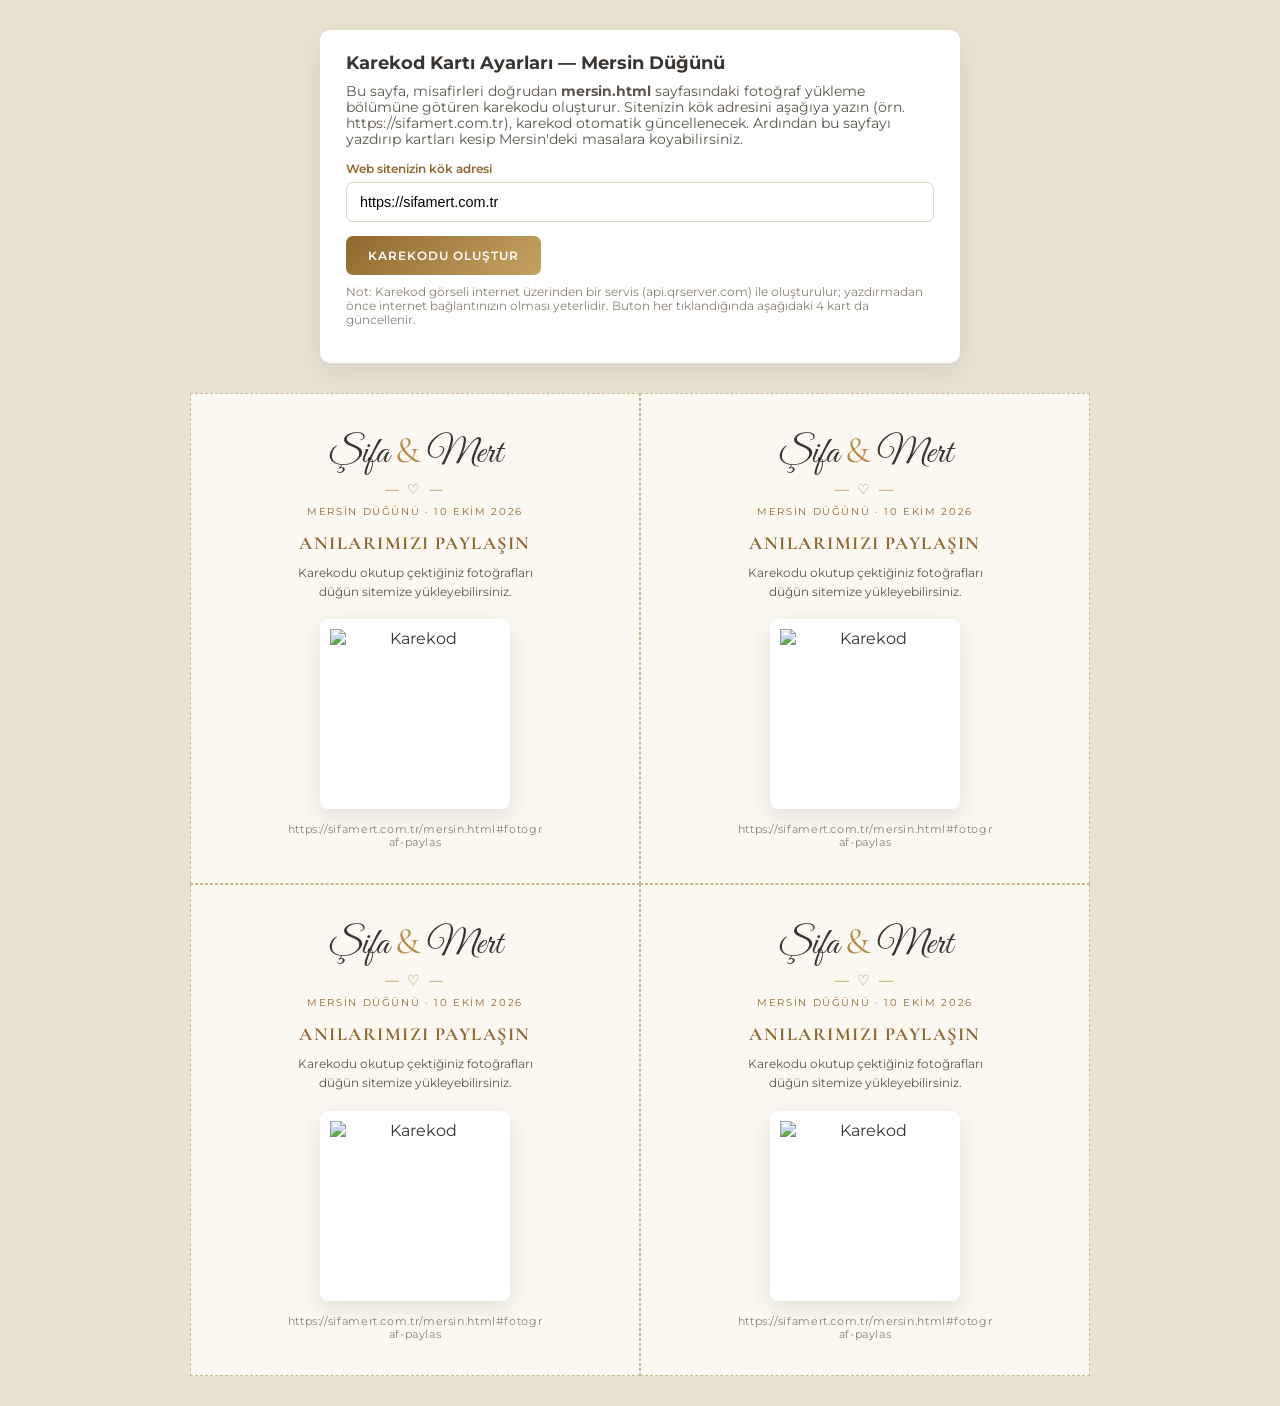
==== karekod-mersin.html @ 5d6fff2a "Add files via upload" ====
<!doctype html>
<html lang="tr">
<head>
<meta charset="utf-8" />
<meta name="viewport" content="width=device-width, initial-scale=1" />
<title>Karekod (Mersin) - Şifa & Mert</title>
<link href="https://fonts.googleapis.com/css2?family=Cormorant+Garamond:wght@500;600;700&family=Great+Vibes&family=Montserrat:wght@400;500;600&display=swap" rel="stylesheet">
<style>
  :root{--ink:#39342f;--gold:#b68b47;--gold-dark:#8f682f;--cream:#fbf8f1}
  *{box-sizing:border-box}
  body{margin:0;background:#e9e2d3;font-family:Montserrat,Arial,sans-serif;color:var(--ink);padding:30px}

  /* ---- Ayar paneli (yalnızca ekranda görünür, yazdırırken gizlenir) ---- */
  .panel{max-width:640px;margin:0 auto 30px;background:#fff;border-radius:10px;padding:22px 26px;box-shadow:0 10px 30px rgba(0,0,0,.08)}
  .panel h1{font-size:1.1rem;margin:0 0 10px}
  .panel p{font-size:.85rem;color:#5c554d;margin:0 0 14px}
  .panel label{font-size:.78rem;display:block;margin-bottom:6px;color:var(--gold-dark);font-weight:600}
  .panel input{width:100%;padding:11px 13px;border:1px solid #ddd3bf;border-radius:7px;font-size:.9rem;margin-bottom:14px}
  .panel button{background:linear-gradient(135deg,var(--gold-dark),#c5a261);color:#fff;border:0;padding:12px 22px;border-radius:7px;font:600 .78rem Montserrat,sans-serif;letter-spacing:.08em;cursor:pointer}
  .panel button:hover{opacity:.92}
  .panel .hint{font-size:.72rem;color:#8a8175;margin-top:10px}

  /* ---- Kartlar (2x2, kesilip masalara konulabilir) ---- */
  .sheet{max-width:900px;margin:0 auto;display:grid;grid-template-columns:1fr 1fr;gap:0}
  .card{background:var(--cream);border:1px dashed #c9b98b;padding:34px 24px;text-align:center;display:flex;flex-direction:column;align-items:center;justify-content:center;min-height:420px}
  .card .names{font-family:'Great Vibes',cursive;font-size:2.3rem;color:var(--ink)}
  .card .names span{color:var(--gold);font-family:'Cormorant Garamond',serif}
  .card .ornament{color:var(--gold);letter-spacing:.15em;margin:4px 0 8px;font-size:.85rem}
  .card .event-tag{font-size:.64rem;letter-spacing:.16em;color:var(--gold-dark);text-transform:uppercase;margin:0 0 14px}
  .card h2{font-family:'Cormorant Garamond',serif;text-transform:uppercase;letter-spacing:.08em;color:var(--gold-dark);font-size:1.15rem;margin:0 0 10px}
  .card p{font-size:.78rem;color:#5c554d;max-width:260px;margin:0 auto 18px;line-height:1.5}
  .card img{width:190px;height:190px;background:#fff;padding:10px;border-radius:8px;box-shadow:0 8px 20px rgba(57,52,47,.12)}
  .card small{display:block;margin-top:14px;font-size:.66rem;letter-spacing:.06em;color:#8a8175;word-break:break-all;max-width:260px}

  @media print{
    body{background:#fff;padding:0}
    .panel{display:none}
    .sheet{max-width:100%;gap:0}
    .card{min-height:48vh;border:1px dashed #999}
  }
</style>
</head>
<body>

  <div class="panel">
    <h1>Karekod Kartı Ayarları — Mersin Düğünü</h1>
    <p>Bu sayfa, misafirleri doğrudan <strong>mersin.html</strong> sayfasındaki fotoğraf yükleme bölümüne götüren karekodu oluşturur. Sitenizin kök adresini aşağıya yazın (örn. https://sifamert.com.tr), karekod otomatik güncellenecek. Ardından bu sayfayı yazdırıp kartları kesip Mersin'deki masalara koyabilirsiniz.</p>
    <label for="siteUrl">Web sitenizin kök adresi</label>
    <input id="siteUrl" type="url" placeholder="https://sifamert.com.tr" />
    <button id="generateBtn">KAREKODU OLUŞTUR</button>
    <p class="hint">Not: Karekod görseli internet üzerinden bir servis (api.qrserver.com) ile oluşturulur; yazdırmadan önce internet bağlantınızın olması yeterlidir. Buton her tıklandığında aşağıdaki 4 kart da güncellenir.</p>
  </div>

  <div class="sheet" id="sheet">
    <!-- 4 özdeş kart; yazdırıp kesin ve Mersin'deki masalara yerleştirin -->
    <div class="card"><div class="names">Şifa <span>&amp;</span> Mert</div><div class="ornament">— ♡ —</div><div class="event-tag">Mersin Düğünü · 10 Ekim 2026</div><h2>Anılarımızı Paylaşın</h2><p>Karekodu okutup çektiğiniz fotoğrafları düğün sitemize yükleyebilirsiniz.</p><img id="qr1" src="" alt="Karekod" /><small id="url1"></small></div>
    <div class="card"><div class="names">Şifa <span>&amp;</span> Mert</div><div class="ornament">— ♡ —</div><div class="event-tag">Mersin Düğünü · 10 Ekim 2026</div><h2>Anılarımızı Paylaşın</h2><p>Karekodu okutup çektiğiniz fotoğrafları düğün sitemize yükleyebilirsiniz.</p><img id="qr2" src="" alt="Karekod" /><small id="url2"></small></div>
    <div class="card"><div class="names">Şifa <span>&amp;</span> Mert</div><div class="ornament">— ♡ —</div><div class="event-tag">Mersin Düğünü · 10 Ekim 2026</div><h2>Anılarımızı Paylaşın</h2><p>Karekodu okutup çektiğiniz fotoğrafları düğün sitemize yükleyebilirsiniz.</p><img id="qr3" src="" alt="Karekod" /><small id="url3"></small></div>
    <div class="card"><div class="names">Şifa <span>&amp;</span> Mert</div><div class="ornament">— ♡ —</div><div class="event-tag">Mersin Düğünü · 10 Ekim 2026</div><h2>Anılarımızı Paylaşın</h2><p>Karekodu okutup çektiğiniz fotoğrafları düğün sitemize yükleyebilirsiniz.</p><img id="qr4" src="" alt="Karekod" /><small id="url4"></small></div>
  </div>

<script>
  // Siteniz yayınlandıktan sonra buraya doğrudan da yazabilirsiniz, böylece
  // sayfa açılır açılmaz karekod otomatik oluşur:
  var DEFAULT_SITE_URL = 'https://sifamert.com.tr';

  function buildTargetUrl(base){
    base = base.trim();
    if(!base) return '';
    if(base.endsWith('/')) base = base.slice(0, -1);
    return base + '/mersin.html#fotograf-paylas';
  }

  function renderQr(base){
    var target = buildTargetUrl(base);
    if(!target){ return; }
    var qrImg = 'https://api.qrserver.com/v1/create-qr-code/?size=380x380&margin=8&data=' + encodeURIComponent(target);
    for(var i=1;i<=4;i++){
      document.getElementById('qr'+i).src = qrImg;
      document.getElementById('url'+i).textContent = target;
    }
  }

  document.getElementById('generateBtn').addEventListener('click', function(){
    renderQr(document.getElementById('siteUrl').value);
  });

  if(DEFAULT_SITE_URL){
    document.getElementById('siteUrl').value = DEFAULT_SITE_URL;
    renderQr(DEFAULT_SITE_URL);
  }
</script>
</body>
</html>
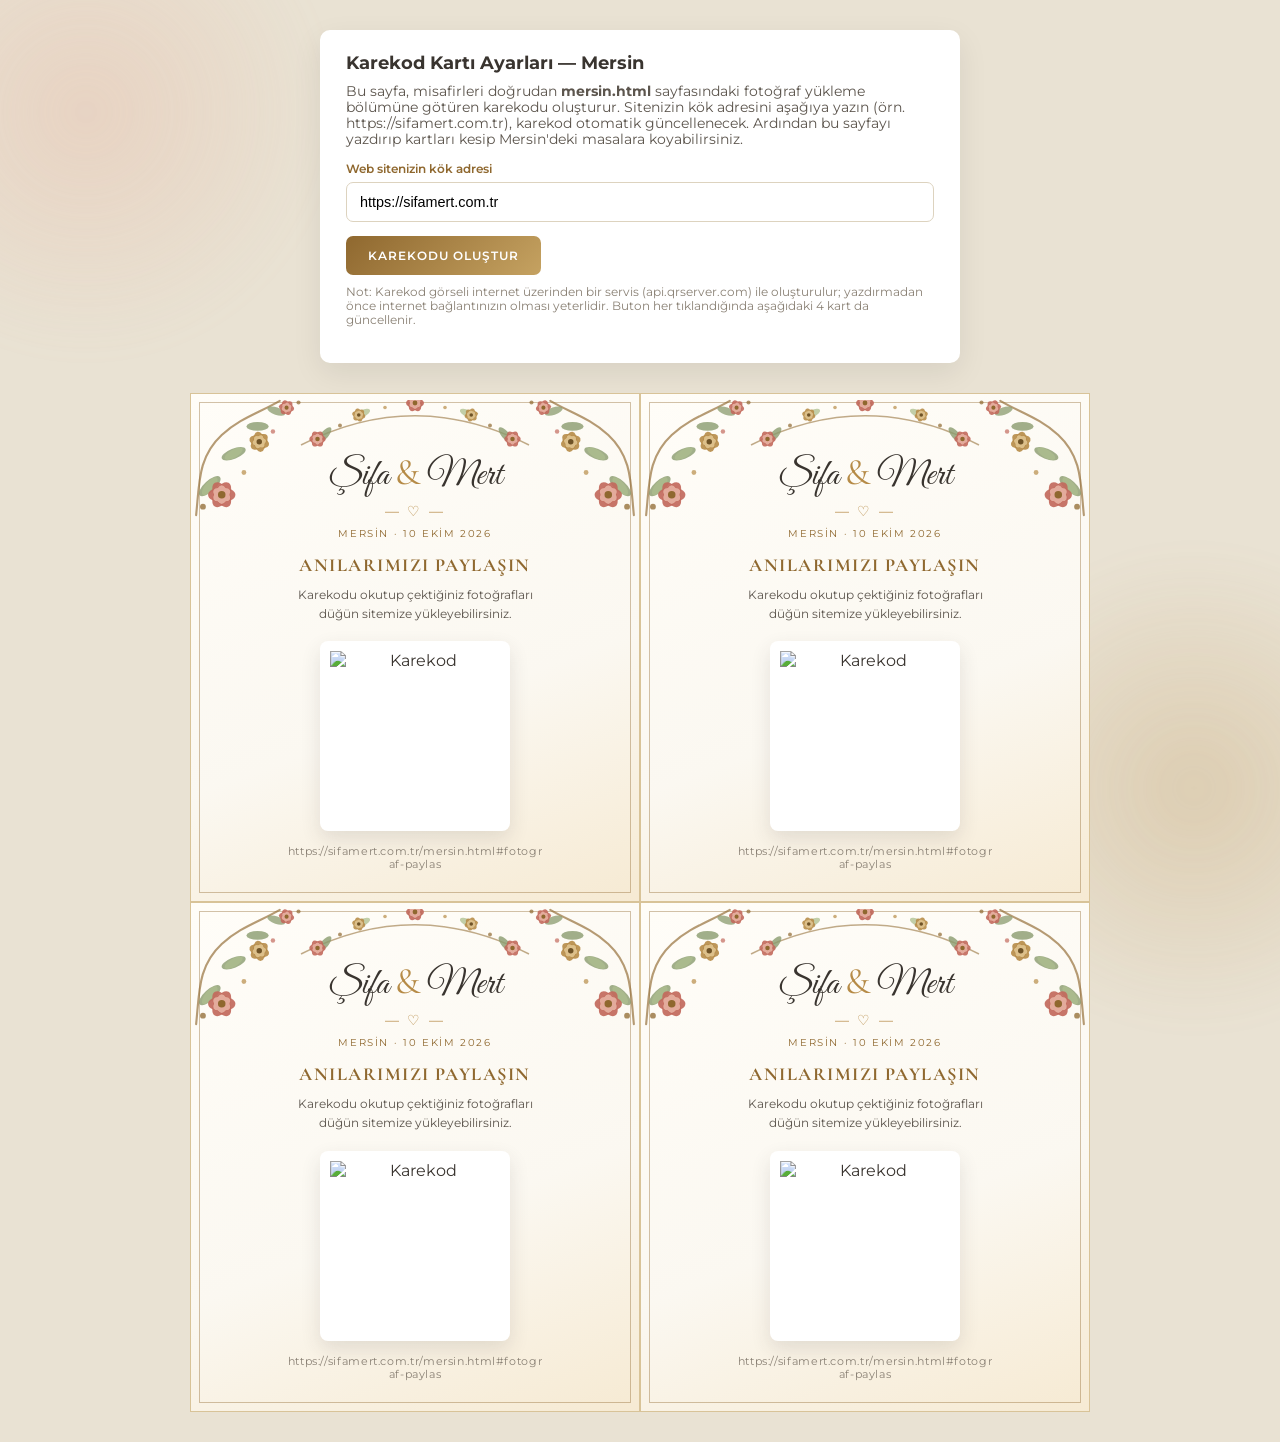
==== commit 53ba8dc8: "Add files via upload" ====
--- a/karekod-mersin.html
+++ b/karekod-mersin.html
@@ -22,18 +22,35 @@
 
   /* ---- Kartlar (2x2, kesilip masalara konulabilir) ---- */
   .sheet{max-width:900px;margin:0 auto;display:grid;grid-template-columns:1fr 1fr;gap:0}
-  .card{background:var(--cream);border:1px dashed #c9b98b;padding:34px 24px;text-align:center;display:flex;flex-direction:column;align-items:center;justify-content:center;min-height:420px}
-  .card .names{font-family:'Great Vibes',cursive;font-size:2.3rem;color:var(--ink)}
+  .card{background:linear-gradient(160deg,#fffdf8,var(--cream) 60%,#f6ead3);border:1px dashed #cdbb93;padding:34px 24px 30px;text-align:center;display:flex;flex-direction:column;align-items:center;justify-content:center;min-height:420px}
+  .card .names{font-family:'Great Vibes',cursive;font-size:2.3rem;color:var(--ink);position:relative;z-index:1}
   .card .names span{color:var(--gold);font-family:'Cormorant Garamond',serif}
-  .card .ornament{color:var(--gold);letter-spacing:.15em;margin:4px 0 8px;font-size:.85rem}
-  .card .event-tag{font-size:.64rem;letter-spacing:.16em;color:var(--gold-dark);text-transform:uppercase;margin:0 0 14px}
-  .card h2{font-family:'Cormorant Garamond',serif;text-transform:uppercase;letter-spacing:.08em;color:var(--gold-dark);font-size:1.15rem;margin:0 0 10px}
-  .card p{font-size:.78rem;color:#5c554d;max-width:260px;margin:0 auto 18px;line-height:1.5}
-  .card img{width:190px;height:190px;background:#fff;padding:10px;border-radius:8px;box-shadow:0 8px 20px rgba(57,52,47,.12)}
-  .card small{display:block;margin-top:14px;font-size:.66rem;letter-spacing:.06em;color:#8a8175;word-break:break-all;max-width:260px}
+  .card .ornament{color:var(--gold);letter-spacing:.15em;margin:4px 0 8px;font-size:.85rem;position:relative;z-index:1}
+  .card .event-tag{font-size:.64rem;letter-spacing:.16em;color:var(--gold-dark);text-transform:uppercase;margin:0 0 14px;position:relative;z-index:1}
+  .card h2{font-family:'Cormorant Garamond',serif;text-transform:uppercase;letter-spacing:.08em;color:var(--gold-dark);font-size:1.15rem;margin:0 0 10px;position:relative;z-index:1}
+  .card p{font-size:.78rem;color:#5c554d;max-width:260px;margin:0 auto 18px;line-height:1.5;position:relative;z-index:1}
+  .card img{width:190px;height:190px;background:#fff;padding:10px;border-radius:8px;box-shadow:0 8px 20px rgba(57,52,47,.12);position:relative;z-index:1}
+  .card small{display:block;margin-top:14px;font-size:.66rem;letter-spacing:.06em;color:#8a8175;word-break:break-all;max-width:260px;position:relative;z-index:1}
+
+
+  /* ---- Çiçekli dekorasyon (daha şatafatlı) ---- */
+  body{position:relative}
+  body:before,body:after{content:"";position:fixed;z-index:0;width:40vw;height:40vw;max-width:480px;max-height:480px;filter:blur(20px);opacity:.6;pointer-events:none;background:radial-gradient(circle,rgba(230,180,160,.55),transparent 70%)}
+  body:before{left:-12vw;top:-10vw}
+  body:after{right:-12vw;bottom:-10vw;background:radial-gradient(circle,rgba(182,139,71,.4),transparent 70%)}
+  .panel,.sheet{position:relative;z-index:1}
+  .card{position:relative;overflow:hidden;border:1px solid #d8c398;padding-top:56px}
+  .card-corner{position:absolute;width:128px;height:128px;background-image:url("data:image/svg+xml,%3Csvg%20xmlns%3D%27http%3A//www.w3.org/2000/svg%27%20viewBox%3D%270%200%20150%20150%27%3E%3Cpath%20d%3D%27M6%2C142%20C10%2C104%208%2C74%2036%2C48%20C58%2C28%2080%2C22%20104%2C8%27%20fill%3D%27none%27%20stroke%3D%27%238f682f%27%20stroke-width%3D%272.5%27%20opacity%3D%270.65%27%20stroke-linecap%3D%27round%27/%3E%3Cellipse%20cx%3D%2722%27%20cy%3D%27108%27%20rx%3D%2716%27%20ry%3D%276.5%27%20fill%3D%27%238a9b6e%27%20opacity%3D%270.8%27%20transform%3D%27rotate%28-42%2022%20108%29%27/%3E%3Cellipse%20cx%3D%2722%27%20cy%3D%27108%27%20rx%3D%2713%27%20ry%3D%275.2%27%20fill%3D%27%23aebf8e%27%20opacity%3D%270.7%27%20transform%3D%27rotate%28-50%2022%20108%29%27/%3E%3Cellipse%20cx%3D%2750%27%20cy%3D%2770%27%20rx%3D%2715%27%20ry%3D%276%27%20fill%3D%27%238a9b6e%27%20opacity%3D%270.8%27%20transform%3D%27rotate%28-22%2050%2070%29%27/%3E%3Cellipse%20cx%3D%2750%27%20cy%3D%2770%27%20rx%3D%2712%27%20ry%3D%274.8%27%20fill%3D%27%23aebf8e%27%20opacity%3D%270.7%27%20transform%3D%27rotate%28-30%2050%2070%29%27/%3E%3Cellipse%20cx%3D%2778%27%20cy%3D%2738%27%20rx%3D%2713%27%20ry%3D%275.2%27%20fill%3D%27%238a9b6e%27%20opacity%3D%270.8%27%20transform%3D%27rotate%280%2078%2038%29%27/%3E%3Cellipse%20cx%3D%27100%27%20cy%3D%2720%27%20rx%3D%2711%27%20ry%3D%274.4%27%20fill%3D%27%238a9b6e%27%20opacity%3D%270.75%27%20transform%3D%27rotate%2818%20100%2020%29%27/%3E%3Cg%20transform%3D%27translate%2836%2C118%29%27%3E%3Cellipse%20rx%3D%2716%27%20ry%3D%278.8%27%20fill%3D%27%23c2695c%27%20opacity%3D%270.92%27%20transform%3D%27rotate%280%29%27/%3E%3Cellipse%20rx%3D%2716%27%20ry%3D%278.8%27%20fill%3D%27%23c2695c%27%20opacity%3D%270.92%27%20transform%3D%27rotate%28120%29%27/%3E%3Cellipse%20rx%3D%2716%27%20ry%3D%278.8%27%20fill%3D%27%23c2695c%27%20opacity%3D%270.92%27%20transform%3D%27rotate%28240%29%27/%3E%3Cellipse%20rx%3D%2711%27%20ry%3D%276.4%27%20fill%3D%27%23e3ab9c%27%20opacity%3D%271.00%27%20transform%3D%27rotate%2830%29%27/%3E%3Cellipse%20rx%3D%2711%27%20ry%3D%276.4%27%20fill%3D%27%23e3ab9c%27%20opacity%3D%271.00%27%20transform%3D%27rotate%28150%29%27/%3E%3Cellipse%20rx%3D%2711%27%20ry%3D%276.4%27%20fill%3D%27%23e3ab9c%27%20opacity%3D%271.00%27%20transform%3D%27rotate%28270%29%27/%3E%3Ccircle%20r%3D%274.4%27%20fill%3D%27%238f682f%27/%3E%3C/g%3E%3Cg%20transform%3D%27translate%2880%2C56%29%27%3E%3Cellipse%20rx%3D%2712%27%20ry%3D%276.6%27%20fill%3D%27%23b68b47%27%20opacity%3D%270.9%27%20transform%3D%27rotate%2820%29%27/%3E%3Cellipse%20rx%3D%2712%27%20ry%3D%276.6%27%20fill%3D%27%23b68b47%27%20opacity%3D%270.9%27%20transform%3D%27rotate%28140%29%27/%3E%3Cellipse%20rx%3D%2712%27%20ry%3D%276.6%27%20fill%3D%27%23b68b47%27%20opacity%3D%270.9%27%20transform%3D%27rotate%28260%29%27/%3E%3Cellipse%20rx%3D%278%27%20ry%3D%274.6%27%20fill%3D%27%23dcc08b%27%20opacity%3D%270.98%27%20transform%3D%27rotate%2850%29%27/%3E%3Cellipse%20rx%3D%278%27%20ry%3D%274.6%27%20fill%3D%27%23dcc08b%27%20opacity%3D%270.98%27%20transform%3D%27rotate%28170%29%27/%3E%3Cellipse%20rx%3D%278%27%20ry%3D%274.6%27%20fill%3D%27%23dcc08b%27%20opacity%3D%270.98%27%20transform%3D%27rotate%28290%29%27/%3E%3Ccircle%20r%3D%273.2%27%20fill%3D%27%236f5327%27/%3E%3C/g%3E%3Cg%20transform%3D%27translate%28112%2C16%29%27%3E%3Cellipse%20rx%3D%279%27%20ry%3D%275.0%27%20fill%3D%27%23c2695c%27%20opacity%3D%270.9%27%20transform%3D%27rotate%2810%29%27/%3E%3Cellipse%20rx%3D%279%27%20ry%3D%275.0%27%20fill%3D%27%23c2695c%27%20opacity%3D%270.9%27%20transform%3D%27rotate%28130%29%27/%3E%3Cellipse%20rx%3D%279%27%20ry%3D%275.0%27%20fill%3D%27%23c2695c%27%20opacity%3D%270.9%27%20transform%3D%27rotate%28250%29%27/%3E%3Cellipse%20rx%3D%276%27%20ry%3D%273.5%27%20fill%3D%27%23e3ab9c%27%20opacity%3D%270.98%27%20transform%3D%27rotate%2840%29%27/%3E%3Cellipse%20rx%3D%276%27%20ry%3D%273.5%27%20fill%3D%27%23e3ab9c%27%20opacity%3D%270.98%27%20transform%3D%27rotate%28160%29%27/%3E%3Cellipse%20rx%3D%276%27%20ry%3D%273.5%27%20fill%3D%27%23e3ab9c%27%20opacity%3D%270.98%27%20transform%3D%27rotate%28280%29%27/%3E%3Ccircle%20r%3D%272.4%27%20fill%3D%27%238f682f%27/%3E%3C/g%3E%3Ccircle%20cx%3D%2714%27%20cy%3D%27132%27%20r%3D%273.4%27%20fill%3D%27%238f682f%27%20opacity%3D%270.75%27/%3E%3Ccircle%20cx%3D%2762%27%20cy%3D%2792%27%20r%3D%272.8%27%20fill%3D%27%23b68b47%27%20opacity%3D%270.7%27/%3E%3Ccircle%20cx%3D%2796%27%20cy%3D%2744%27%20r%3D%272.6%27%20fill%3D%27%23c2695c%27%20opacity%3D%270.7%27/%3E%3Ccircle%20cx%3D%27126%27%20cy%3D%2710%27%20r%3D%272.4%27%20fill%3D%27%238f682f%27%20opacity%3D%270.7%27/%3E%3C/svg%3E");background-repeat:no-repeat;background-size:contain;pointer-events:none;z-index:0}
+  .corner-tl{top:0;left:0}
+  .corner-tr{top:0;right:0;transform:scaleX(-1)}
+  .corner-bl{bottom:0;left:0;transform:scaleY(-1)}
+  .corner-br{bottom:0;right:0;transform:scale(-1,-1)}
+  .card-garland{position:absolute;top:6px;left:50%;transform:translateX(-50%);width:240px;height:58px;background-image:url("data:image/svg+xml,%3Csvg%20xmlns%3D%27http%3A//www.w3.org/2000/svg%27%20viewBox%3D%270%200%20320%2076%27%3E%3Cpath%20d%3D%27M8%2C60%20Q160%2C-18%20312%2C60%27%20fill%3D%27none%27%20stroke%3D%27%238f682f%27%20stroke-width%3D%272%27%20opacity%3D%270.55%27/%3E%3Cellipse%20cx%3D%2740%27%20cy%3D%2746%27%20rx%3D%2712%27%20ry%3D%275%27%20fill%3D%27%238a9b6e%27%20opacity%3D%270.8%27%20transform%3D%27rotate%28-50%2040%2046%29%27/%3E%3Cellipse%20cx%3D%2790%27%20cy%3D%2718%27%20rx%3D%2711%27%20ry%3D%274.6%27%20fill%3D%27%23aebf8e%27%20opacity%3D%270.75%27%20transform%3D%27rotate%28-25%2090%2018%29%27/%3E%3Cellipse%20cx%3D%27160%27%20cy%3D%276%27%20rx%3D%2710%27%20ry%3D%274.4%27%20fill%3D%27%238a9b6e%27%20opacity%3D%270.8%27%20transform%3D%27rotate%280%20160%206%29%27/%3E%3Cellipse%20cx%3D%27230%27%20cy%3D%2718%27%20rx%3D%2711%27%20ry%3D%274.6%27%20fill%3D%27%23aebf8e%27%20opacity%3D%270.75%27%20transform%3D%27rotate%2825%20230%2018%29%27/%3E%3Cellipse%20cx%3D%27280%27%20cy%3D%2746%27%20rx%3D%2712%27%20ry%3D%275%27%20fill%3D%27%238a9b6e%27%20opacity%3D%270.8%27%20transform%3D%27rotate%2850%20280%2046%29%27/%3E%3Cg%20transform%3D%27translate%2830%2C52%29%27%3E%3Cellipse%20rx%3D%2711%27%20ry%3D%276.1%27%20fill%3D%27%23c2695c%27%20opacity%3D%270.9%27%20transform%3D%27rotate%280%29%27/%3E%3Cellipse%20rx%3D%2711%27%20ry%3D%276.1%27%20fill%3D%27%23c2695c%27%20opacity%3D%270.9%27%20transform%3D%27rotate%28120%29%27/%3E%3Cellipse%20rx%3D%2711%27%20ry%3D%276.1%27%20fill%3D%27%23c2695c%27%20opacity%3D%270.9%27%20transform%3D%27rotate%28240%29%27/%3E%3Cellipse%20rx%3D%277.5%27%20ry%3D%274.3%27%20fill%3D%27%23e3ab9c%27%20opacity%3D%270.98%27%20transform%3D%27rotate%2830%29%27/%3E%3Cellipse%20rx%3D%277.5%27%20ry%3D%274.3%27%20fill%3D%27%23e3ab9c%27%20opacity%3D%270.98%27%20transform%3D%27rotate%28150%29%27/%3E%3Cellipse%20rx%3D%277.5%27%20ry%3D%274.3%27%20fill%3D%27%23e3ab9c%27%20opacity%3D%270.98%27%20transform%3D%27rotate%28270%29%27/%3E%3Ccircle%20r%3D%273.0%27%20fill%3D%27%238f682f%27/%3E%3C/g%3E%3Cg%20transform%3D%27translate%2885%2C20%29%27%3E%3Cellipse%20rx%3D%279%27%20ry%3D%275.0%27%20fill%3D%27%23b68b47%27%20opacity%3D%270.88%27%20transform%3D%27rotate%2815%29%27/%3E%3Cellipse%20rx%3D%279%27%20ry%3D%275.0%27%20fill%3D%27%23b68b47%27%20opacity%3D%270.88%27%20transform%3D%27rotate%28135%29%27/%3E%3Cellipse%20rx%3D%279%27%20ry%3D%275.0%27%20fill%3D%27%23b68b47%27%20opacity%3D%270.88%27%20transform%3D%27rotate%28255%29%27/%3E%3Cellipse%20rx%3D%276%27%20ry%3D%273.5%27%20fill%3D%27%23dcc08b%27%20opacity%3D%270.96%27%20transform%3D%27rotate%2845%29%27/%3E%3Cellipse%20rx%3D%276%27%20ry%3D%273.5%27%20fill%3D%27%23dcc08b%27%20opacity%3D%270.96%27%20transform%3D%27rotate%28165%29%27/%3E%3Cellipse%20rx%3D%276%27%20ry%3D%273.5%27%20fill%3D%27%23dcc08b%27%20opacity%3D%270.96%27%20transform%3D%27rotate%28285%29%27/%3E%3Ccircle%20r%3D%272.4%27%20fill%3D%27%236f5327%27/%3E%3C/g%3E%3Cg%20transform%3D%27translate%28160%2C4%29%27%3E%3Cellipse%20rx%3D%2712%27%20ry%3D%276.6%27%20fill%3D%27%23c2695c%27%20opacity%3D%270.92%27%20transform%3D%27rotate%280%29%27/%3E%3Cellipse%20rx%3D%2712%27%20ry%3D%276.6%27%20fill%3D%27%23c2695c%27%20opacity%3D%270.92%27%20transform%3D%27rotate%28120%29%27/%3E%3Cellipse%20rx%3D%2712%27%20ry%3D%276.6%27%20fill%3D%27%23c2695c%27%20opacity%3D%270.92%27%20transform%3D%27rotate%28240%29%27/%3E%3Cellipse%20rx%3D%278%27%20ry%3D%274.6%27%20fill%3D%27%23e3ab9c%27%20opacity%3D%271.00%27%20transform%3D%27rotate%2830%29%27/%3E%3Cellipse%20rx%3D%278%27%20ry%3D%274.6%27%20fill%3D%27%23e3ab9c%27%20opacity%3D%271.00%27%20transform%3D%27rotate%28150%29%27/%3E%3Cellipse%20rx%3D%278%27%20ry%3D%274.6%27%20fill%3D%27%23e3ab9c%27%20opacity%3D%271.00%27%20transform%3D%27rotate%28270%29%27/%3E%3Ccircle%20r%3D%273.2%27%20fill%3D%27%238f682f%27/%3E%3C/g%3E%3Cg%20transform%3D%27translate%28235%2C20%29%27%3E%3Cellipse%20rx%3D%279%27%20ry%3D%275.0%27%20fill%3D%27%23b68b47%27%20opacity%3D%270.88%27%20transform%3D%27rotate%28-15%29%27/%3E%3Cellipse%20rx%3D%279%27%20ry%3D%275.0%27%20fill%3D%27%23b68b47%27%20opacity%3D%270.88%27%20transform%3D%27rotate%28105%29%27/%3E%3Cellipse%20rx%3D%279%27%20ry%3D%275.0%27%20fill%3D%27%23b68b47%27%20opacity%3D%270.88%27%20transform%3D%27rotate%28225%29%27/%3E%3Cellipse%20rx%3D%276%27%20ry%3D%273.5%27%20fill%3D%27%23dcc08b%27%20opacity%3D%270.96%27%20transform%3D%27rotate%2815%29%27/%3E%3Cellipse%20rx%3D%276%27%20ry%3D%273.5%27%20fill%3D%27%23dcc08b%27%20opacity%3D%270.96%27%20transform%3D%27rotate%28135%29%27/%3E%3Cellipse%20rx%3D%276%27%20ry%3D%273.5%27%20fill%3D%27%23dcc08b%27%20opacity%3D%270.96%27%20transform%3D%27rotate%28255%29%27/%3E%3Ccircle%20r%3D%272.4%27%20fill%3D%27%236f5327%27/%3E%3C/g%3E%3Cg%20transform%3D%27translate%28290%2C52%29%27%3E%3Cellipse%20rx%3D%2711%27%20ry%3D%276.1%27%20fill%3D%27%23c2695c%27%20opacity%3D%270.9%27%20transform%3D%27rotate%280%29%27/%3E%3Cellipse%20rx%3D%2711%27%20ry%3D%276.1%27%20fill%3D%27%23c2695c%27%20opacity%3D%270.9%27%20transform%3D%27rotate%28120%29%27/%3E%3Cellipse%20rx%3D%2711%27%20ry%3D%276.1%27%20fill%3D%27%23c2695c%27%20opacity%3D%270.9%27%20transform%3D%27rotate%28240%29%27/%3E%3Cellipse%20rx%3D%277.5%27%20ry%3D%274.3%27%20fill%3D%27%23e3ab9c%27%20opacity%3D%270.98%27%20transform%3D%27rotate%2830%29%27/%3E%3Cellipse%20rx%3D%277.5%27%20ry%3D%274.3%27%20fill%3D%27%23e3ab9c%27%20opacity%3D%270.98%27%20transform%3D%27rotate%28150%29%27/%3E%3Cellipse%20rx%3D%277.5%27%20ry%3D%274.3%27%20fill%3D%27%23e3ab9c%27%20opacity%3D%270.98%27%20transform%3D%27rotate%28270%29%27/%3E%3Ccircle%20r%3D%273.0%27%20fill%3D%27%238f682f%27/%3E%3C/g%3E%3Ccircle%20cx%3D%2760%27%20cy%3D%2734%27%20r%3D%272.6%27%20fill%3D%27%238f682f%27%20opacity%3D%270.7%27/%3E%3Ccircle%20cx%3D%27120%27%20cy%3D%2710%27%20r%3D%272.4%27%20fill%3D%27%23b68b47%27%20opacity%3D%270.7%27/%3E%3Ccircle%20cx%3D%27200%27%20cy%3D%2710%27%20r%3D%272.4%27%20fill%3D%27%23b68b47%27%20opacity%3D%270.7%27/%3E%3Ccircle%20cx%3D%27260%27%20cy%3D%2734%27%20r%3D%272.6%27%20fill%3D%27%238f682f%27%20opacity%3D%270.7%27/%3E%3C/svg%3E");background-repeat:no-repeat;background-size:contain;pointer-events:none;z-index:0}
+  .card-frame{position:absolute;inset:8px;border:1px solid rgba(143,104,47,.4);pointer-events:none;z-index:0}
 
   @media print{
     body{background:#fff;padding:0}
+    body:before,body:after{display:none}
     .panel{display:none}
     .sheet{max-width:100%;gap:0}
     .card{min-height:48vh;border:1px dashed #999}
@@ -43,7 +60,7 @@
 <body>
 
   <div class="panel">
-    <h1>Karekod Kartı Ayarları — Mersin Düğünü</h1>
+    <h1>Karekod Kartı Ayarları — Mersin</h1>
     <p>Bu sayfa, misafirleri doğrudan <strong>mersin.html</strong> sayfasındaki fotoğraf yükleme bölümüne götüren karekodu oluşturur. Sitenizin kök adresini aşağıya yazın (örn. https://sifamert.com.tr), karekod otomatik güncellenecek. Ardından bu sayfayı yazdırıp kartları kesip Mersin'deki masalara koyabilirsiniz.</p>
     <label for="siteUrl">Web sitenizin kök adresi</label>
     <input id="siteUrl" type="url" placeholder="https://sifamert.com.tr" />
@@ -53,10 +70,10 @@
 
   <div class="sheet" id="sheet">
     <!-- 4 özdeş kart; yazdırıp kesin ve Mersin'deki masalara yerleştirin -->
-    <div class="card"><div class="names">Şifa <span>&amp;</span> Mert</div><div class="ornament">— ♡ —</div><div class="event-tag">Mersin Düğünü · 10 Ekim 2026</div><h2>Anılarımızı Paylaşın</h2><p>Karekodu okutup çektiğiniz fotoğrafları düğün sitemize yükleyebilirsiniz.</p><img id="qr1" src="" alt="Karekod" /><small id="url1"></small></div>
-    <div class="card"><div class="names">Şifa <span>&amp;</span> Mert</div><div class="ornament">— ♡ —</div><div class="event-tag">Mersin Düğünü · 10 Ekim 2026</div><h2>Anılarımızı Paylaşın</h2><p>Karekodu okutup çektiğiniz fotoğrafları düğün sitemize yükleyebilirsiniz.</p><img id="qr2" src="" alt="Karekod" /><small id="url2"></small></div>
-    <div class="card"><div class="names">Şifa <span>&amp;</span> Mert</div><div class="ornament">— ♡ —</div><div class="event-tag">Mersin Düğünü · 10 Ekim 2026</div><h2>Anılarımızı Paylaşın</h2><p>Karekodu okutup çektiğiniz fotoğrafları düğün sitemize yükleyebilirsiniz.</p><img id="qr3" src="" alt="Karekod" /><small id="url3"></small></div>
-    <div class="card"><div class="names">Şifa <span>&amp;</span> Mert</div><div class="ornament">— ♡ —</div><div class="event-tag">Mersin Düğünü · 10 Ekim 2026</div><h2>Anılarımızı Paylaşın</h2><p>Karekodu okutup çektiğiniz fotoğrafları düğün sitemize yükleyebilirsiniz.</p><img id="qr4" src="" alt="Karekod" /><small id="url4"></small></div>
+    <div class="card"><div class="card-frame"></div><div class="card-corner corner-tl"></div><div class="card-corner corner-tr"></div><div class="card-garland"></div><div class="names">Şifa <span>&amp;</span> Mert</div><div class="ornament">— ♡ —</div><div class="event-tag">Mersin · 10 Ekim 2026</div><h2>Anılarımızı Paylaşın</h2><p>Karekodu okutup çektiğiniz fotoğrafları düğün sitemize yükleyebilirsiniz.</p><img id="qr1" src="" alt="Karekod" /><small id="url1"></small></div>
+    <div class="card"><div class="card-frame"></div><div class="card-corner corner-tl"></div><div class="card-corner corner-tr"></div><div class="card-garland"></div><div class="names">Şifa <span>&amp;</span> Mert</div><div class="ornament">— ♡ —</div><div class="event-tag">Mersin · 10 Ekim 2026</div><h2>Anılarımızı Paylaşın</h2><p>Karekodu okutup çektiğiniz fotoğrafları düğün sitemize yükleyebilirsiniz.</p><img id="qr2" src="" alt="Karekod" /><small id="url2"></small></div>
+    <div class="card"><div class="card-frame"></div><div class="card-corner corner-tl"></div><div class="card-corner corner-tr"></div><div class="card-garland"></div><div class="names">Şifa <span>&amp;</span> Mert</div><div class="ornament">— ♡ —</div><div class="event-tag">Mersin · 10 Ekim 2026</div><h2>Anılarımızı Paylaşın</h2><p>Karekodu okutup çektiğiniz fotoğrafları düğün sitemize yükleyebilirsiniz.</p><img id="qr3" src="" alt="Karekod" /><small id="url3"></small></div>
+    <div class="card"><div class="card-frame"></div><div class="card-corner corner-tl"></div><div class="card-corner corner-tr"></div><div class="card-garland"></div><div class="names">Şifa <span>&amp;</span> Mert</div><div class="ornament">— ♡ —</div><div class="event-tag">Mersin · 10 Ekim 2026</div><h2>Anılarımızı Paylaşın</h2><p>Karekodu okutup çektiğiniz fotoğrafları düğün sitemize yükleyebilirsiniz.</p><img id="qr4" src="" alt="Karekod" /><small id="url4"></small></div>
   </div>
 
 <script>
